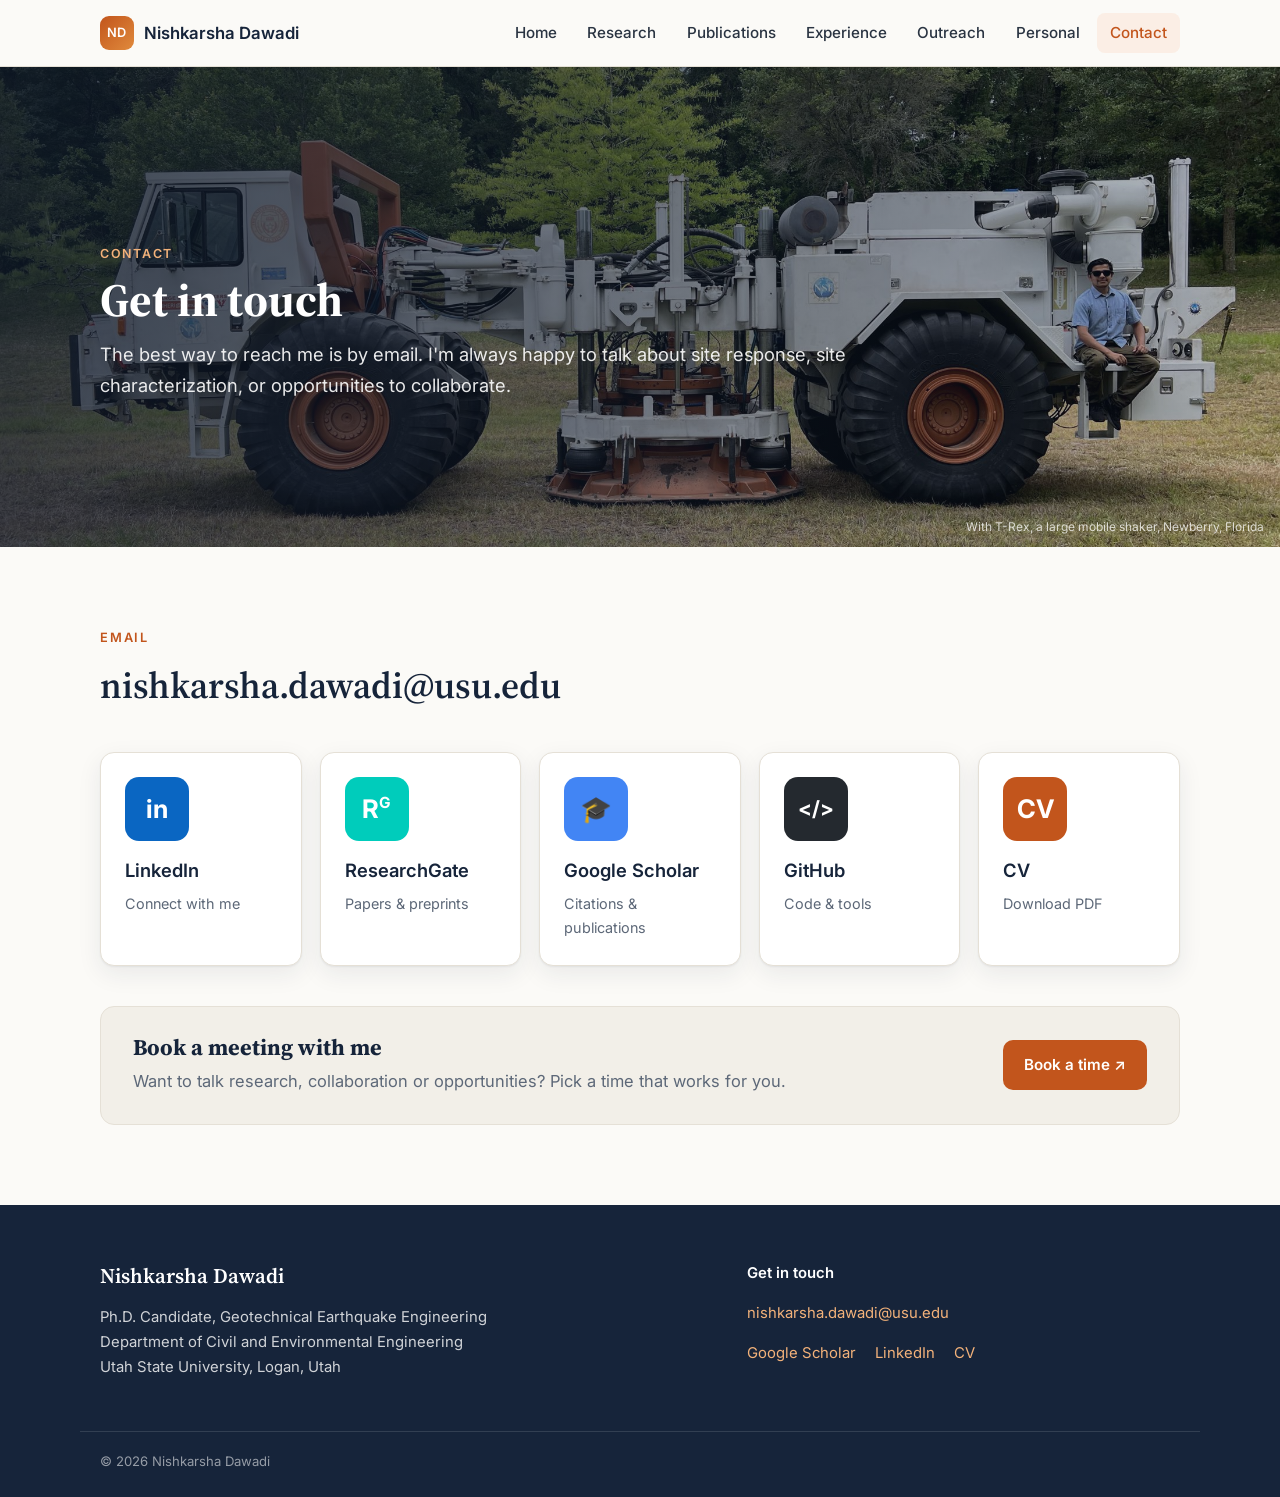
==== contact.html @ c805257f "Signature: 'Nish' in handwritten cursive Co-Authored-By: Claude Opus 5.5 (1M context) <noreply@anthr" ====
<!doctype html>
<html lang="en">
<head>
<meta charset="utf-8">
<meta name="viewport" content="width=device-width, initial-scale=1">
<title>Contact · Nishkarsha Dawadi</title>
<meta name="description" content="Contact Nishkarsha Dawadi: email, LinkedIn, Google Scholar, GitHub and CV.">
<link rel="preconnect" href="https://fonts.googleapis.com">
<link rel="preconnect" href="https://fonts.gstatic.com" crossorigin>
<link href="https://fonts.googleapis.com/css2?family=Inter:wght@400;500;600&family=La+Belle+Aurore&family=Source+Serif+4:opsz,wght@8..60,500;8..60,600;8..60,700&display=swap" rel="stylesheet">
<link rel="stylesheet" href="style.css">
</head>
<body>
<header class="site-header">
  <div class="wrap header-inner">
    <a class="brand" href="index.html"><span class="mark">ND</span>Nishkarsha Dawadi</a>
    <input type="checkbox" id="menu-toggle" aria-label="Menu">
    <label for="menu-toggle" class="menu-btn" aria-hidden="true"><span></span></label>
    <nav><a href="index.html">Home</a><a href="research.html">Research</a><a href="publications.html">Publications</a><a href="experience.html">Experience</a><a href="outreach.html">Outreach</a><a href="personal.html">Personal</a><a href="contact.html" class="active">Contact</a></nav>
  </div>
</header>

<section class="page-head photo tall" style="background-image:url('images/hero-trex.jpg');background-position:center 45%">
  <div class="wrap"><p class="eyebrow">Contact</p><h1>Get in touch</h1>
  <p class="hero-sub dark">The best way to reach me is by email. I'm always happy to talk about site response, site characterization, or opportunities to collaborate.</p></div>
  <p class="photo-credit">With T-Rex, a large mobile shaker, Newberry, Florida</p>
</section>
<section class="section">
  <div class="wrap">
    <a class="email-big" href="mailto:nishkarsha.dawadi@usu.edu"><span>Email</span>nishkarsha.dawadi@usu.edu</a>
    <div class="ctiles"><a class="ctile" href="https://www.linkedin.com/in/ndawadi/"><span class="cbadge b-li" aria-hidden="true">in</span><span class="clabel">LinkedIn</span><span class="csub">Connect with me</span></a><a class="ctile" href="https://www.researchgate.net/profile/Nishkarsha-Dawadi"><span class="cbadge b-rg" aria-hidden="true"><span>R<sup>G</sup></span></span><span class="clabel">ResearchGate</span><span class="csub">Papers &amp; preprints</span></a><a class="ctile" href="https://scholar.google.com/citations?user=vI1wl_IAAAAJ&amp;hl=en"><span class="cbadge b-gs" aria-hidden="true">🎓</span><span class="clabel">Google Scholar</span><span class="csub">Citations &amp; publications</span></a><a class="ctile" href="https://github.com/dnishkarsha"><span class="cbadge b-gh" aria-hidden="true">&lt;/&gt;</span><span class="clabel">GitHub</span><span class="csub">Code &amp; tools</span></a><a class="ctile" href="Nishkarsha_Dawadi_CV.pdf"><span class="cbadge b-cv" aria-hidden="true">CV</span><span class="clabel">CV</span><span class="csub">Download PDF</span></a></div>
    <div class="book">
      <div><h2>Book a meeting with me</h2><p>Want to talk research, collaboration or opportunities? Pick a time that works for you.</p></div>
      <a class="btn btn-primary" href="https://calendar.app.google/JYR8mPtgxVqR2pWV6" target="_blank" rel="noopener">Book a time ↗</a>
    </div>
  </div>
</section>

<footer class="site-footer">
  <div class="wrap footer-grid">
    <div>
      <p class="footer-name">Nishkarsha Dawadi</p>
      <p>Ph.D. Candidate, Geotechnical Earthquake Engineering<br>Department of Civil and Environmental Engineering<br>Utah State University, Logan, Utah</p>
    </div>
    <div>
      <p class="footer-head">Get in touch</p>
      <p><a href="mailto:nishkarsha.dawadi@usu.edu">nishkarsha.dawadi@usu.edu</a></p>
      <p class="footer-links"><a href="https://scholar.google.com/citations?user=vI1wl_IAAAAJ&amp;hl=en">Google Scholar</a><a href="https://www.linkedin.com/in/ndawadi/">LinkedIn</a><a href="Nishkarsha_Dawadi_CV.pdf">CV</a></p>
    </div>
  </div>
  <div class="wrap copyright">© 2026 Nishkarsha Dawadi</div>
</footer>
</body>
</html>
---- style.css ----
:root{
  --bg:#fbfaf7; --surface:#ffffff; --tint:#f2efe8;
  --ink:#16243a; --text:#2a3442; --muted:#5d6878; --line:#e5e0d6;
  --accent:#c2551c; --accent-dark:#9a3f10; --navy:#16243a; --teal:#1f6f78;
  --radius:14px; --shadow:0 1px 2px rgba(22,36,58,.06),0 8px 24px rgba(22,36,58,.08);
  --serif:"Source Serif 4",Georgia,serif; --sans:Inter,system-ui,-apple-system,"Segoe UI",sans-serif;
}
*{box-sizing:border-box}
html{scroll-behavior:smooth}
body{margin:0;background:var(--bg);color:var(--text);font:16.5px/1.7 var(--sans);-webkit-font-smoothing:antialiased}
img{max-width:100%;display:block}
a{color:var(--accent);text-decoration:none}a:hover{color:var(--accent-dark);text-decoration:underline}
h1,h2,h3{font-family:var(--serif);color:var(--ink);line-height:1.2;margin:0 0 .6rem}
.wrap{max-width:1120px;margin:0 auto;padding:0 20px}
.narrow{max-width:860px}

/* header */
.site-header{position:sticky;top:0;z-index:20;background:rgba(251,250,247,.92);backdrop-filter:blur(8px);border-bottom:1px solid var(--line)}
.header-inner{display:flex;align-items:center;justify-content:space-between;height:66px}
.brand{display:flex;align-items:center;gap:.6rem;font-weight:600;color:var(--ink);font-size:1.05rem}
.brand:hover{text-decoration:none;color:var(--ink)}
.mark{display:grid;place-items:center;width:34px;height:34px;border-radius:9px;background:linear-gradient(135deg,var(--accent),#e08a3c);color:#fff;font-size:.8rem;letter-spacing:.03em}
.site-header nav{display:flex;gap:.3rem}
.site-header nav a{color:var(--text);font-weight:500;font-size:.95rem;padding:.45rem .8rem;border-radius:8px}
.site-header nav a:hover{background:var(--tint);text-decoration:none;color:var(--ink)}
.site-header nav a.active{color:var(--accent);background:#fbeee5}
#menu-toggle,.menu-btn{display:none}

/* hero */
.hero{position:relative;min-height:560px;display:flex;align-items:flex-end;background-size:cover;background-position:center 60%;color:#fff}
.hero-shade{position:absolute;inset:0;background:linear-gradient(180deg,rgba(14,24,40,.15) 0%,rgba(14,24,40,.55) 55%,rgba(14,24,40,.88) 100%)}
.hero-inner{position:relative;padding-top:120px;padding-bottom:70px;width:100%}
.hero h1{color:#fff;font-size:clamp(2.4rem,6vw,4rem);margin-bottom:.8rem}
.eyebrow{text-transform:uppercase;letter-spacing:.14em;font-size:.78rem;font-weight:600;color:#f3b27a;margin:0 0 .6rem}
.hero-sub{max-width:640px;font-size:1.15rem;color:rgba(255,255,255,.9);margin:0 0 1.8rem}
.hero-sub.dark{color:var(--muted);margin-bottom:0}
.hero-actions{display:flex;flex-wrap:wrap;gap:.8rem}
.hero-credit{position:absolute;right:20px;bottom:12px;margin:0;font-size:.75rem;color:rgba(255,255,255,.7)}
.btn{display:inline-block;padding:.75rem 1.3rem;border-radius:10px;font-weight:600;font-size:.95rem}
.btn:hover{text-decoration:none}
.btn-primary{background:var(--accent);color:#fff}.btn-primary:hover{background:var(--accent-dark);color:#fff}
.btn-ghost{border:1.5px solid rgba(255,255,255,.7);color:#fff}.btn-ghost:hover{background:rgba(255,255,255,.12);color:#fff}

/* sections */
.section{padding:80px 0}
.tinted{background:var(--tint)}
.section-title{font-size:2rem;position:relative;padding-bottom:.6rem;margin-bottom:1.4rem}
.section-title::after{content:"";position:absolute;left:0;bottom:0;width:48px;height:3px;border-radius:3px;background:var(--accent)}
.section-head{display:flex;justify-content:space-between;align-items:baseline;gap:1rem;flex-wrap:wrap}
.more{font-weight:600;font-size:.95rem}
.lead{font-size:1.15rem;color:var(--ink)}
.note{color:var(--muted);font-size:.9rem}

.intro{display:grid;grid-template-columns:280px 1fr;gap:56px;align-items:start}
.portrait img,.portrait-ph{width:100%;aspect-ratio:4/5;border-radius:var(--radius);object-fit:cover;box-shadow:var(--shadow)}
.portrait-ph{display:grid;place-items:center;background:linear-gradient(150deg,var(--navy),var(--teal));color:rgba(255,255,255,.85);font:600 4rem var(--serif)}
.chips{display:flex;flex-wrap:wrap;gap:.5rem;margin-top:1.4rem}
.chips span{background:#fbeee5;color:var(--accent-dark);font-size:.85rem;font-weight:500;padding:.35rem .8rem;border-radius:999px}

.card-grid{display:grid;grid-template-columns:repeat(3,1fr);gap:24px}
.card{background:var(--surface);border-radius:var(--radius);overflow:hidden;box-shadow:var(--shadow);color:var(--text);transition:transform .2s,box-shadow .2s}
.card:hover{transform:translateY(-4px);box-shadow:0 2px 4px rgba(22,36,58,.08),0 16px 36px rgba(22,36,58,.14);text-decoration:none;color:var(--text)}
.card img{width:100%;aspect-ratio:16/10;object-fit:cover;background:#fff}
.card img.fig,.hl img.fig{object-fit:contain;padding:6px}
.card-body{padding:1.1rem 1.3rem 1.4rem}
.card h3{font-size:1.2rem;margin-bottom:.3rem}
.card p{margin:0;color:var(--muted);font-size:.95rem}

.highlights{display:grid;grid-template-columns:1fr 1fr;gap:28px}
.hl{display:grid;grid-template-columns:180px 1fr;gap:20px;background:var(--surface);border:1px solid var(--line);border-radius:var(--radius);padding:18px}
.hl img{width:100%;height:150px;object-fit:cover;border-radius:10px;background:#fff;border:1px solid var(--line)}
.hl h3{font-size:1.15rem;margin:.3rem 0 .4rem}
.hl p{margin:0 0 .7rem;font-size:.93rem;color:var(--muted)}
.tag{font-size:.75rem;font-weight:600;text-transform:uppercase;letter-spacing:.08em;color:var(--teal)}
.pill{display:inline-block;font-size:.82rem;font-weight:600;padding:.28rem .75rem;border-radius:999px;background:#fbeee5;color:var(--accent-dark);margin:0 .3rem .3rem 0}
.pill:hover{background:var(--accent);color:#fff;text-decoration:none}

/* page heads */
.page-head{background:linear-gradient(135deg,#fbeee5 0%,var(--tint) 60%);padding:72px 0 56px;border-bottom:1px solid var(--line)}
.page-head .eyebrow{color:var(--accent)}
.page-head h1{font-size:clamp(2rem,4.5vw,2.9rem);max-width:820px}
.page-head .hero-sub{max-width:760px}

/* research */
.themes{display:flex;flex-direction:column;gap:72px}
.theme{display:grid;grid-template-columns:1.1fr 1fr;gap:48px;align-items:center;scroll-margin-top:90px}
.theme.flip figure{order:2}
.theme figure{margin:0;background:var(--surface);border-radius:var(--radius);box-shadow:var(--shadow);overflow:hidden}
.theme figure img{width:100%;max-height:420px;object-fit:contain;background:#fff}
.theme figcaption,.gallery figcaption{font-size:.85rem;color:var(--muted);padding:.7rem 1rem;border-top:1px solid var(--line)}
.theme h2{font-size:1.75rem}
.gallery{display:grid;grid-template-columns:repeat(3,1fr);gap:18px}
.gallery figure{margin:0;background:var(--surface);border-radius:12px;overflow:hidden;box-shadow:var(--shadow)}
.gallery img{width:100%;aspect-ratio:4/3;object-fit:cover}

/* publications */
.group{font-size:1.4rem;margin:2.6rem 0 1rem;padding-bottom:.4rem;border-bottom:2px solid var(--line)}
.group:first-child{margin-top:0}
.pubs{list-style:none;padding:0;margin:0;display:flex;flex-direction:column;gap:14px}
.pub{background:var(--surface);border:1px solid var(--line);border-left:4px solid var(--accent);border-radius:10px;padding:16px 20px}
.pub.with-img{display:grid;grid-template-columns:150px 1fr;gap:20px}
.pub img{width:100%;height:110px;object-fit:cover;border-radius:8px;border:1px solid var(--line)}
.pub p{margin:0 0 .25rem}
.pub-title{font-family:var(--serif);font-weight:600;color:var(--ink);font-size:1.08rem;line-height:1.35}
.pub-auth{font-size:.93rem}
.pub-venue{font-size:.9rem;color:var(--muted);font-style:italic}

/* experience */
.two-col{display:grid;grid-template-columns:1fr 1fr;gap:56px}
.timeline{list-style:none;padding:0;margin:0;border-left:2px solid var(--line)}
.timeline li{position:relative;padding:0 0 1.4rem 1.4rem}
.timeline li::before{content:"";position:absolute;left:-7px;top:.45rem;width:12px;height:12px;border-radius:50%;background:var(--accent);box-shadow:0 0 0 4px var(--bg)}
.timeline .when{font-size:.8rem;font-weight:600;color:var(--teal);text-transform:uppercase;letter-spacing:.06em}
.timeline h3{font-size:1.08rem;margin:.15rem 0 .1rem}
.timeline p{margin:0;font-size:.93rem}
.timeline .where{color:var(--muted)}
.plain{padding-left:1.2rem;margin:0}.plain li{margin:.4rem 0}

/* footer */
.site-footer{background:var(--navy);color:rgba(255,255,255,.8);padding:56px 0 24px;font-size:.93rem}
.site-footer a{color:#f3b27a}
.footer-grid{display:grid;grid-template-columns:1.4fr 1fr;gap:40px}
.footer-name{font:600 1.3rem var(--serif);color:#fff;margin:0 0 .5rem}
.footer-head{font-weight:600;color:#fff;margin:0 0 .5rem}
.footer-links{display:flex;gap:1.2rem;flex-wrap:wrap}
.copyright{margin-top:36px;padding-top:18px;border-top:1px solid rgba(255,255,255,.12);font-size:.82rem;color:rgba(255,255,255,.55)}

/* responsive */
@media (max-width:900px){
  .card-grid{grid-template-columns:1fr 1fr}
  .highlights,.two-col{grid-template-columns:1fr}
  .theme,.theme.flip{grid-template-columns:1fr;gap:24px}
  .theme.flip figure{order:0}
  .gallery{grid-template-columns:1fr 1fr}
  .intro{grid-template-columns:200px 1fr;gap:32px}
}
@media (max-width:680px){
  .menu-btn{display:block;width:40px;height:40px;position:relative;cursor:pointer}
  .menu-btn span,.menu-btn span::before,.menu-btn span::after{position:absolute;left:9px;width:22px;height:2px;background:var(--ink);content:""}
  .menu-btn span{top:19px}.menu-btn span::before{top:-7px;left:0}.menu-btn span::after{top:7px;left:0}
  .site-header nav{display:none;position:absolute;top:66px;left:0;right:0;flex-direction:column;background:var(--bg);border-bottom:1px solid var(--line);padding:.5rem 20px 1rem}
  #menu-toggle:checked ~ nav{display:flex}
  .section{padding:56px 0}
  .hero{min-height:480px}
  .hero-credit{display:none}
  .intro{grid-template-columns:1fr}
  .portrait{max-width:220px}
  .card-grid{grid-template-columns:1fr}
  .hl{grid-template-columns:1fr}
  .hl img{height:180px}
  .pub.with-img{grid-template-columns:1fr}
  .pub img{height:150px}
  .footer-grid{grid-template-columns:1fr}
}
.hero{background-position:center 58%}
.hero-sub{max-width:540px}
.side-photo{margin:0 0 1.2rem;background:var(--surface);border-radius:12px;overflow:hidden;box-shadow:var(--shadow)}
.side-photo img{width:100%;aspect-ratio:16/9;object-fit:cover}
.side-photo figcaption{font-size:.85rem;color:var(--muted);padding:.6rem 1rem;border-top:1px solid var(--line)}
.portrait img{object-position:center top}
@media (min-width:901px){.hero{background-position:center 60%}}
.life-text{max-width:680px;color:var(--muted);margin:-.4rem 0 1.6rem}
.life-grid{display:grid;grid-template-columns:repeat(4,1fr);gap:18px}
.life-grid figure{margin:0;position:relative;border-radius:var(--radius);overflow:hidden;box-shadow:var(--shadow)}
.life-grid img{width:100%;aspect-ratio:4/5;object-fit:cover;transition:transform .4s}
.life-grid figure:hover img{transform:scale(1.04)}
.life-grid figcaption{position:absolute;left:0;right:0;bottom:0;padding:1.6rem .9rem .7rem;color:#fff;font-size:.85rem;font-weight:500;background:linear-gradient(transparent,rgba(14,24,40,.75))}
@media (max-width:900px){.life-grid{grid-template-columns:1fr 1fr}}
.life-more{display:flex;align-items:flex-end;height:100%;min-height:200px;padding:1.2rem;background:linear-gradient(150deg,var(--navy),var(--teal));color:#fff;font:600 1.1rem var(--serif);aspect-ratio:4/5}
.life-more:hover{text-decoration:none;color:#fff;filter:brightness(1.1)}
.interests{display:grid;grid-template-columns:1fr 1fr;gap:28px;margin-bottom:64px}
.interest{background:var(--surface);border:1px solid var(--line);border-radius:var(--radius);padding:28px 30px;box-shadow:var(--shadow)}
.interest .icon{font-size:2rem;display:block;margin-bottom:.6rem}
.interest h2{font-size:1.5rem}
.interest p{margin:0}
.masonry{columns:3 280px;column-gap:18px}
.masonry figure{break-inside:avoid;margin:0 0 18px;position:relative;border-radius:12px;overflow:hidden;box-shadow:var(--shadow)}
.masonry img{width:100%}
.masonry figcaption{position:absolute;left:0;right:0;bottom:0;padding:1.6rem .9rem .7rem;color:#fff;font-size:.85rem;font-weight:500;background:linear-gradient(transparent,rgba(14,24,40,.75))}
@media (max-width:680px){.interests{grid-template-columns:1fr}}
/* Photo page heads (backgrounds photographed by Nish) */
.page-head.photo{position:relative;background-size:cover;background-position:center;border-bottom:0;padding:110px 0 80px;color:#fff}
.page-head.photo::before{content:"";position:absolute;inset:0;background:linear-gradient(100deg,rgba(14,24,40,.82) 0%,rgba(14,24,40,.55) 55%,rgba(14,24,40,.25) 100%)}
.page-head.photo .wrap{position:relative}
.page-head.photo h1{color:#fff}
.page-head.photo .eyebrow{color:#f3b27a}
.page-head.photo .hero-sub.dark{color:rgba(255,255,255,.9)}
.page-head.photo a{color:#fff;text-decoration:underline}
.page-head .photo-credit{position:absolute;right:16px;bottom:10px;margin:0;font-size:.75rem;color:rgba(255,255,255,.75)}
/* Outreach page */
.stats{display:grid;grid-template-columns:repeat(4,1fr);gap:18px;margin:0 0 8px}
.stat{background:var(--surface);border:1px solid var(--line);border-radius:12px;padding:1.1rem 1.2rem;box-shadow:var(--shadow)}
.stat b{display:block;font-family:"Source Serif 4",serif;font-size:1.9rem;color:var(--accent);line-height:1.1}
.stat span{font-size:.9rem;color:var(--muted)}
.event{display:grid;grid-template-columns:1.1fr 1fr;gap:36px;align-items:center;padding:40px 0;border-top:1px solid var(--line)}
.event:first-of-type{border-top:0}
.event.flip > .event-photos{order:2}
.event-photos{display:grid;gap:12px}
.event-photos.two{grid-template-columns:1fr 1fr}
.event-photos figure{margin:0;border-radius:12px;overflow:hidden;box-shadow:var(--shadow);background:var(--surface)}
.event-photos img{width:100%;aspect-ratio:4/3;object-fit:cover}
.event-photos.two img{aspect-ratio:4/3}
.event-photos.tall img{aspect-ratio:3/4}
.stat b.small{font-size:1.35rem}
.event-photos figcaption{font-size:.82rem;color:var(--muted);padding:.5rem .9rem}
.event .tag{margin-bottom:.4rem}
.event h2{font-size:1.5rem;margin:.2rem 0 .7rem}
.event ul{padding-left:1.1rem;margin:.6rem 0 0}
.event li{margin:.3rem 0}
@media (max-width:900px){.stats{grid-template-columns:1fr 1fr}.event{grid-template-columns:1fr;gap:20px}.event.flip > .event-photos{order:0}}
@media (max-width:680px){.page-head.photo::before{background:rgba(14,24,40,.78)}.page-head.photo{padding:80px 0 60px}}
.gallery.g2{grid-template-columns:1fr 1fr}
@media (max-width:680px){.gallery.g2{grid-template-columns:1fr}}
/* Contact page */
.email-big{display:block;font-family:"Source Serif 4",serif;font-size:clamp(1.4rem,4vw,2.3rem);font-weight:600;color:var(--navy);margin:0 0 36px;word-break:break-word}
.email-big span{display:block;font-family:Inter,sans-serif;font-size:.8rem;font-weight:600;letter-spacing:.14em;text-transform:uppercase;color:var(--accent);margin-bottom:.3rem}
.email-big:hover{color:var(--accent);text-decoration:none}
.ctiles{display:grid;grid-template-columns:repeat(auto-fit,minmax(190px,1fr));gap:18px}
.ctile{display:flex;flex-direction:column;align-items:flex-start;gap:.3rem;padding:1.5rem;background:var(--surface);border:1px solid var(--line);border-radius:14px;box-shadow:var(--shadow);color:var(--ink);transition:transform .2s,box-shadow .2s}
.ctile:hover{transform:translateY(-3px);text-decoration:none;color:var(--ink)}
.cbadge{width:64px;height:64px;border-radius:14px;display:grid;place-items:center;color:#fff;font-weight:700;font-size:1.6rem;margin-bottom:.6rem;font-family:Inter,sans-serif}
.cbadge sup{font-size:.6em}
.b-li{background:#0a66c2}.b-rg{background:#00ccbb}.b-gs{background:#4285f4}.b-gh{background:#24292f;font-size:1.3rem}.b-cv{background:var(--accent)}
.clabel{font-size:1.15rem;font-weight:600}
.csub{font-size:.9rem;color:var(--muted)}
.book{margin-top:40px;display:flex;align-items:center;justify-content:space-between;gap:24px;flex-wrap:wrap;padding:1.8rem 2rem;border-radius:14px;background:var(--tint);border:1px solid var(--line)}
.book h2{margin:0 0 .3rem;font-size:1.4rem}.book p{margin:0;color:var(--muted)}
.page-head.photo.tall{min-height:480px;display:flex;align-items:center}
.page-head.photo.tall .wrap{width:100%}
.hero{min-height:0}.hero-inner{padding-top:64px;padding-bottom:64px}
.hero-shade{background:linear-gradient(100deg,rgba(14,24,40,.78) 0%,rgba(14,24,40,.5) 55%,rgba(14,24,40,.3) 100%)}
.thanks{margin:1.6rem 0 0}.signature{font-family:"La Belle Aurore",cursive;font-size:2.8rem;line-height:1.2;color:var(--navy);margin:.4rem 0 0}
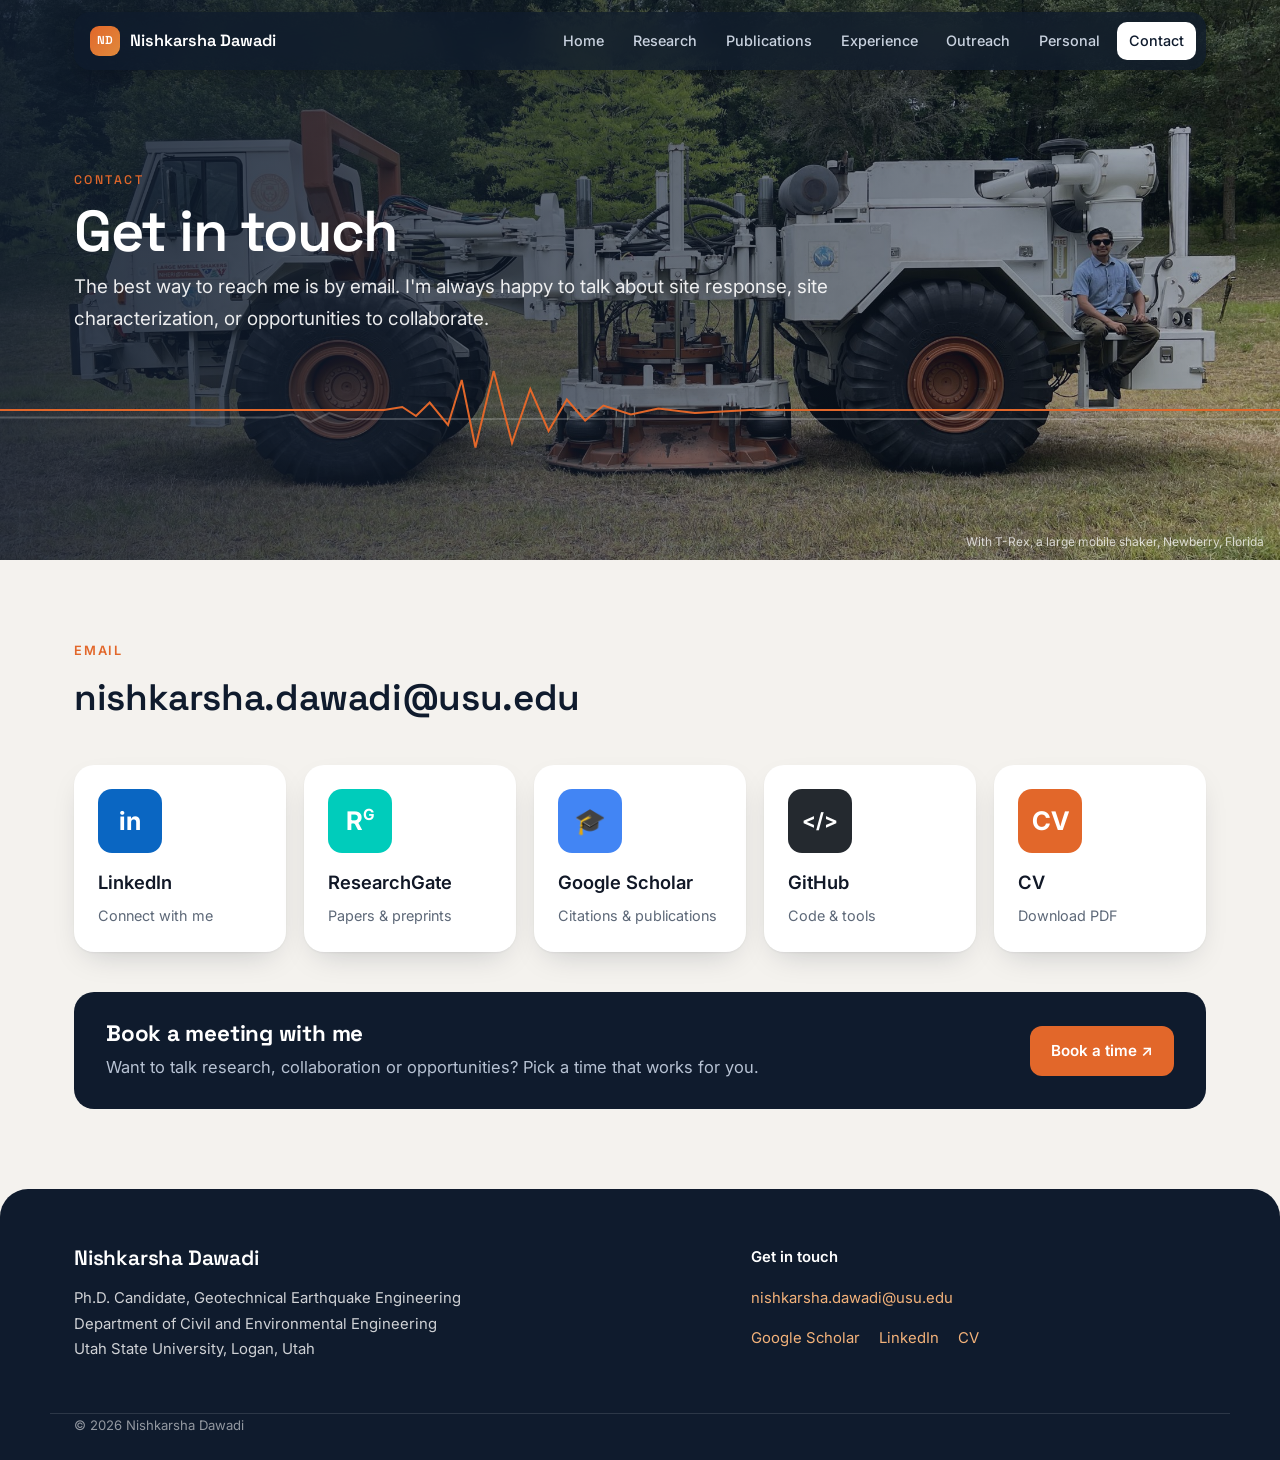
==== commit 1f544a8a: "Redesign: bento layout, dark seismogram hero, glass nav; remove Halloween photo Co-Authored-By: Clau" ====
--- a/contact.html
+++ b/contact.html
@@ -7,7 +7,7 @@
 <meta name="description" content="Contact Nishkarsha Dawadi: email, LinkedIn, Google Scholar, GitHub and CV.">
 <link rel="preconnect" href="https://fonts.googleapis.com">
 <link rel="preconnect" href="https://fonts.gstatic.com" crossorigin>
-<link href="https://fonts.googleapis.com/css2?family=Inter:wght@400;500;600&family=La+Belle+Aurore&family=Source+Serif+4:opsz,wght@8..60,500;8..60,600;8..60,700&display=swap" rel="stylesheet">
+<link href="https://fonts.googleapis.com/css2?family=Inter:wght@400;500;600&family=Allura&family=Space+Grotesk:wght@500;600;700&family=Source+Serif+4:opsz,wght@8..60,500;8..60,600;8..60,700&display=swap" rel="stylesheet">
 <link rel="stylesheet" href="style.css">
 </head>
 <body>
@@ -24,6 +24,7 @@
   <div class="wrap"><p class="eyebrow">Contact</p><h1>Get in touch</h1>
   <p class="hero-sub dark">The best way to reach me is by email. I'm always happy to talk about site response, site characterization, or opportunities to collaborate.</p></div>
   <p class="photo-credit">With T-Rex, a large mobile shaker, Newberry, Florida</p>
+  <svg class="quake" viewBox="0 0 1400 120" preserveAspectRatio="none" aria-hidden="true"><path class="q2" d="M0 70 L300 70 L320 66 L340 76 L360 64 L380 72 L1400 72"/><path class="q1" d="M0 60 L420 60 L440 56 L455 68 L470 50 L490 80 L505 20 L520 110 L540 8 L560 104 L580 32 L600 88 L620 46 L640 74 L660 54 L690 66 L720 58 L760 64 L820 60 L1400 60"/></svg>
 </section>
 <section class="section">
   <div class="wrap">
--- a/style.css
+++ b/style.css
@@ -229,4 +229,119 @@
 .page-head.photo.tall .wrap{width:100%}
 .hero{min-height:0}.hero-inner{padding-top:64px;padding-bottom:64px}
 .hero-shade{background:linear-gradient(100deg,rgba(14,24,40,.78) 0%,rgba(14,24,40,.5) 55%,rgba(14,24,40,.3) 100%)}
-.thanks{margin:1.6rem 0 0}.signature{font-family:"La Belle Aurore",cursive;font-size:2.8rem;line-height:1.2;color:var(--navy);margin:.4rem 0 0}
+.thanks{margin:1.6rem 0 0}.signature{font-family:"Allura",cursive;font-size:3.6rem;line-height:1.1;color:var(--navy);margin:.4rem 0 0}
+
+/* ================= v2: "bento" redesign ================= */
+:root{--navy:#0f1b2d;--ink:#111827;--bg:#f4f2ee;--accent:#e2672a;--accent-dark:#b94d17;--display:"Space Grotesk",Inter,sans-serif;--radius:20px;
+  --shadow:0 1px 2px rgba(15,27,45,.05),0 12px 32px -14px rgba(15,27,45,.25)}
+body{background:var(--bg)}
+h1,h2,h3,.pub-title,.footer-name,.stat b,.email-big{font-family:var(--display);letter-spacing:-.01em}
+.wrap{max-width:1180px;padding:0 24px}
+/* floating glass nav */
+.site-header{position:sticky;top:12px;z-index:30;max-width:1132px;margin:12px auto 0;border:0;border-radius:16px;background:rgba(15,27,45,.72);backdrop-filter:blur(14px);-webkit-backdrop-filter:blur(14px);box-shadow:0 8px 30px -10px rgba(0,0,0,.35)}
+.header-inner{height:58px;padding:0 10px 0 16px;max-width:none}
+.brand,.brand:hover{color:#fff;font-family:var(--display);font-size:1.02rem}
+.mark{border-radius:9px;width:30px;height:30px;font-size:.72rem}
+.site-header nav a{color:#c9d2df;font-size:.9rem;padding:.42rem .75rem;border-radius:10px}
+.site-header nav a:hover{background:rgba(255,255,255,.1);color:#fff}
+.site-header nav a.active{background:#fff;color:var(--navy)}
+.hero,.page-head{margin-top:-70px}
+/* home hero */
+.hero{background:var(--navy);min-height:0;display:block;overflow:hidden}
+.hero-inner{padding-top:150px;padding-bottom:0}
+.hero h1{font-size:clamp(2.6rem,7vw,5.4rem);line-height:1;letter-spacing:-.03em;font-weight:600}
+.eyebrow{font-family:var(--display);letter-spacing:.2em;color:var(--accent)!important;font-weight:500}
+.hero-sub{color:#b7c2d3;font-size:1.18rem;max-width:640px}
+.btn{border-radius:12px}
+.btn-primary{background:var(--accent)}
+.btn-ghost{border:1px solid rgba(255,255,255,.28)}
+.quake{display:block;width:100%;height:120px;margin:34px 0 70px;position:relative}
+.quake path{fill:none;stroke-width:2;vector-effect:non-scaling-stroke;stroke-dasharray:3000;stroke-dashoffset:3000;animation:quake 3.2s ease-out forwards}
+.quake .q1{stroke:var(--accent)}.quake .q2{stroke:rgba(255,255,255,.2);animation-delay:.4s}
+@keyframes quake{to{stroke-dashoffset:0}}
+@media (prefers-reduced-motion:reduce){.quake path{animation:none;stroke-dashoffset:0}}
+/* bento */
+.bento{display:grid;grid-template-columns:repeat(4,1fr);grid-auto-rows:220px;gap:16px;margin:-56px 0 90px;position:relative}
+.t{background:#fff;border-radius:var(--radius);overflow:hidden;position:relative;padding:24px;box-shadow:var(--shadow);color:var(--text);transition:transform .25s,box-shadow .25s}
+a.t:hover{transform:translateY(-4px);text-decoration:none;color:var(--text);box-shadow:0 2px 4px rgba(15,27,45,.08),0 22px 40px -16px rgba(15,27,45,.35)}
+.t.w2{grid-column:span 2}.t.h2{grid-row:span 2}
+.t.img{padding:0}.t.img img{width:100%;height:100%;object-fit:cover;transition:transform .5s}
+a.t.img:hover img{transform:scale(1.05)}
+.t .cap{position:absolute;inset:auto 0 0 0;padding:2.2rem 16px 14px;color:#fff;font-size:.86rem;font-weight:500;background:linear-gradient(transparent,rgba(10,18,30,.7))}
+.lbl{font:600 .7rem Inter,sans-serif;letter-spacing:.16em;text-transform:uppercase;color:var(--muted);margin:0 0 12px}
+.about-tile{grid-row:span 3!important;overflow:auto}
+.about-grid{display:grid;grid-template-columns:150px 1fr;gap:22px}
+.ava{width:150px;height:190px;object-fit:cover;object-position:center top;border-radius:14px}
+.about-tile p{font-size:.95rem;margin:0 0 .7rem}.about-tile .lead{font-size:1.05rem;color:var(--ink)}
+.about-tile .thanks{margin-top:1rem}.about-tile .signature{font-size:3.2rem;color:var(--accent);margin:0}
+.stat-t{color:#fff}.stat-t b{display:block;font:600 3.8rem/1 var(--display);margin-bottom:10px}.stat-t span{font-size:.92rem;opacity:.85}
+.t.teal{background:#1f6f78}.t.orange{background:var(--accent)}.t.navy,.t.dark{background:var(--navy);color:#e6ebf2}
+.fig-t{display:flex;flex-direction:column}
+.fig-t img{flex:1;min-height:0;width:100%;object-fit:contain;background:#fafafa;border-radius:12px;margin-bottom:14px}
+.fig-t h3{font-size:1.3rem;margin:0 0 .3rem}.fig-t p{margin:0;color:var(--muted);font-size:.93rem}
+.fig-t.small h3{font-size:1.05rem;margin:0}
+.go{font-weight:600;color:var(--accent)}
+.papers-t .lbl{color:#93a3bb}
+.papers-t ul{list-style:none;padding:0;margin:0}
+.papers-t li{padding:12px 0;border-top:1px solid rgba(255,255,255,.1)}
+.papers-t li a{color:#fff;font-weight:500}.papers-t li a:hover{color:#f3b27a}
+.papers-t li em{display:block;color:#93a3bb;font-size:.82rem}
+.papers-t .go{display:inline-block;margin-top:10px;color:#f3b27a}
+.cta .mail{display:block;color:#fff;font:600 clamp(1.1rem,2.2vw,1.6rem) var(--display);margin:0 0 18px;word-break:break-word}
+.cta .lbl{color:#93a3bb}
+/* page heads */
+.page-head.photo{padding:170px 0 0;overflow:hidden}
+.page-head.photo::before{background:linear-gradient(100deg,rgba(15,27,45,.9) 0%,rgba(15,27,45,.6) 55%,rgba(15,27,45,.3) 100%)}
+.page-head h1{font-size:clamp(2.1rem,5vw,3.6rem);font-weight:600;letter-spacing:-.025em;line-height:1.05}
+.page-head .quake{margin:30px 0 26px;height:90px}
+.page-head .photo-credit{bottom:8px}
+.page-head.photo.tall{display:block;min-height:560px}
+/* cards everywhere get the bento feel */
+.theme figure,.gallery figure,.side-photo,.event-photos figure,.masonry figure,.interest,.stat,.ctile,.card,.hl,.pub{border-radius:var(--radius);box-shadow:var(--shadow);border:0}
+.pub{border-left:0;background:#fff;padding:20px 22px}
+.group{font-size:1.5rem;border-bottom:0;padding-bottom:0}
+.group::after{content:"";display:block;width:40px;height:3px;border-radius:3px;background:var(--accent);margin-top:.5rem}
+.tinted{background:#ebe7df}
+.section-title::after{background:var(--accent)}
+.stat{background:var(--navy);color:#fff}.stat b{color:var(--accent);font-size:2.2rem}.stat span{color:#b7c2d3}
+.stat:nth-child(2){background:#1f6f78}.stat:nth-child(2) b,.stat:nth-child(3) b{color:#fff}.stat:nth-child(2) span{color:#d5eef0}
+.stat:nth-child(3){background:var(--accent)}.stat:nth-child(3) span{color:#ffe7da}
+.pill{background:#fde9dd;color:var(--accent-dark)}
+.chips span{background:#fde9dd}
+.timeline li::before{background:var(--accent)}
+.book{background:var(--navy);border:0;border-radius:var(--radius);color:#fff}.book h2{color:#fff}.book p{color:#b7c2d3}
+/* footer */
+.site-footer{background:var(--navy);border-radius:28px 28px 0 0}
+/* responsive */
+@media (max-width:900px){
+  .bento{grid-template-columns:1fr 1fr;grid-auto-rows:200px}
+  .about-tile{grid-column:span 2!important;grid-row:auto!important}
+  .about-grid{grid-template-columns:110px 1fr}.ava{width:110px;height:140px}
+}
+@media (max-width:680px){
+  .site-header{margin:10px 10px 0;top:10px}
+  .menu-btn span,.menu-btn span::before,.menu-btn span::after{background:#fff}
+  .site-header nav{top:64px;background:rgba(15,27,45,.96);border-radius:16px;border:0;padding:.6rem}
+  .hero-inner{padding-top:120px}
+  .bento{grid-template-columns:1fr;grid-auto-rows:220px;margin-top:-40px}
+  .t.w2,.about-tile{grid-column:auto!important}.t.h2{grid-row:span 2}
+  .papers-t.h2{grid-row:span 3}
+  .about-grid{grid-template-columns:1fr}.ava{width:120px;height:150px}
+  .page-head.photo{padding-top:130px}
+  .page-head.photo.tall{min-height:0}
+}
+.about-tile{overflow:hidden}
+.t.w4{grid-column:1/-1}
+.cta{display:flex;flex-wrap:wrap;align-items:center;justify-content:space-between;gap:12px 24px}
+.cta .lbl{width:100%;margin:0}.cta .mail{margin:0}
+@media (max-width:680px){.cta{display:block}.cta .mail{margin-bottom:16px}.t.w4{grid-row:span 1}}
+.bento{grid-auto-rows:236px}
+.about-tile p{font-size:.92rem;margin-bottom:.6rem}.about-tile .lead{font-size:1.02rem}
+.about-tile .thanks{margin-top:.6rem}
+@media (max-width:900px){.bento{grid-auto-rows:200px}}
+@media (max-width:680px){
+  .bento{grid-auto-rows:auto}
+  .t{min-height:230px}.t.h2{min-height:0}.about-tile{min-height:0}
+  .fig-t img{flex:none;height:230px}.fig-t.small img{height:170px}
+  .t.img{height:260px}
+}
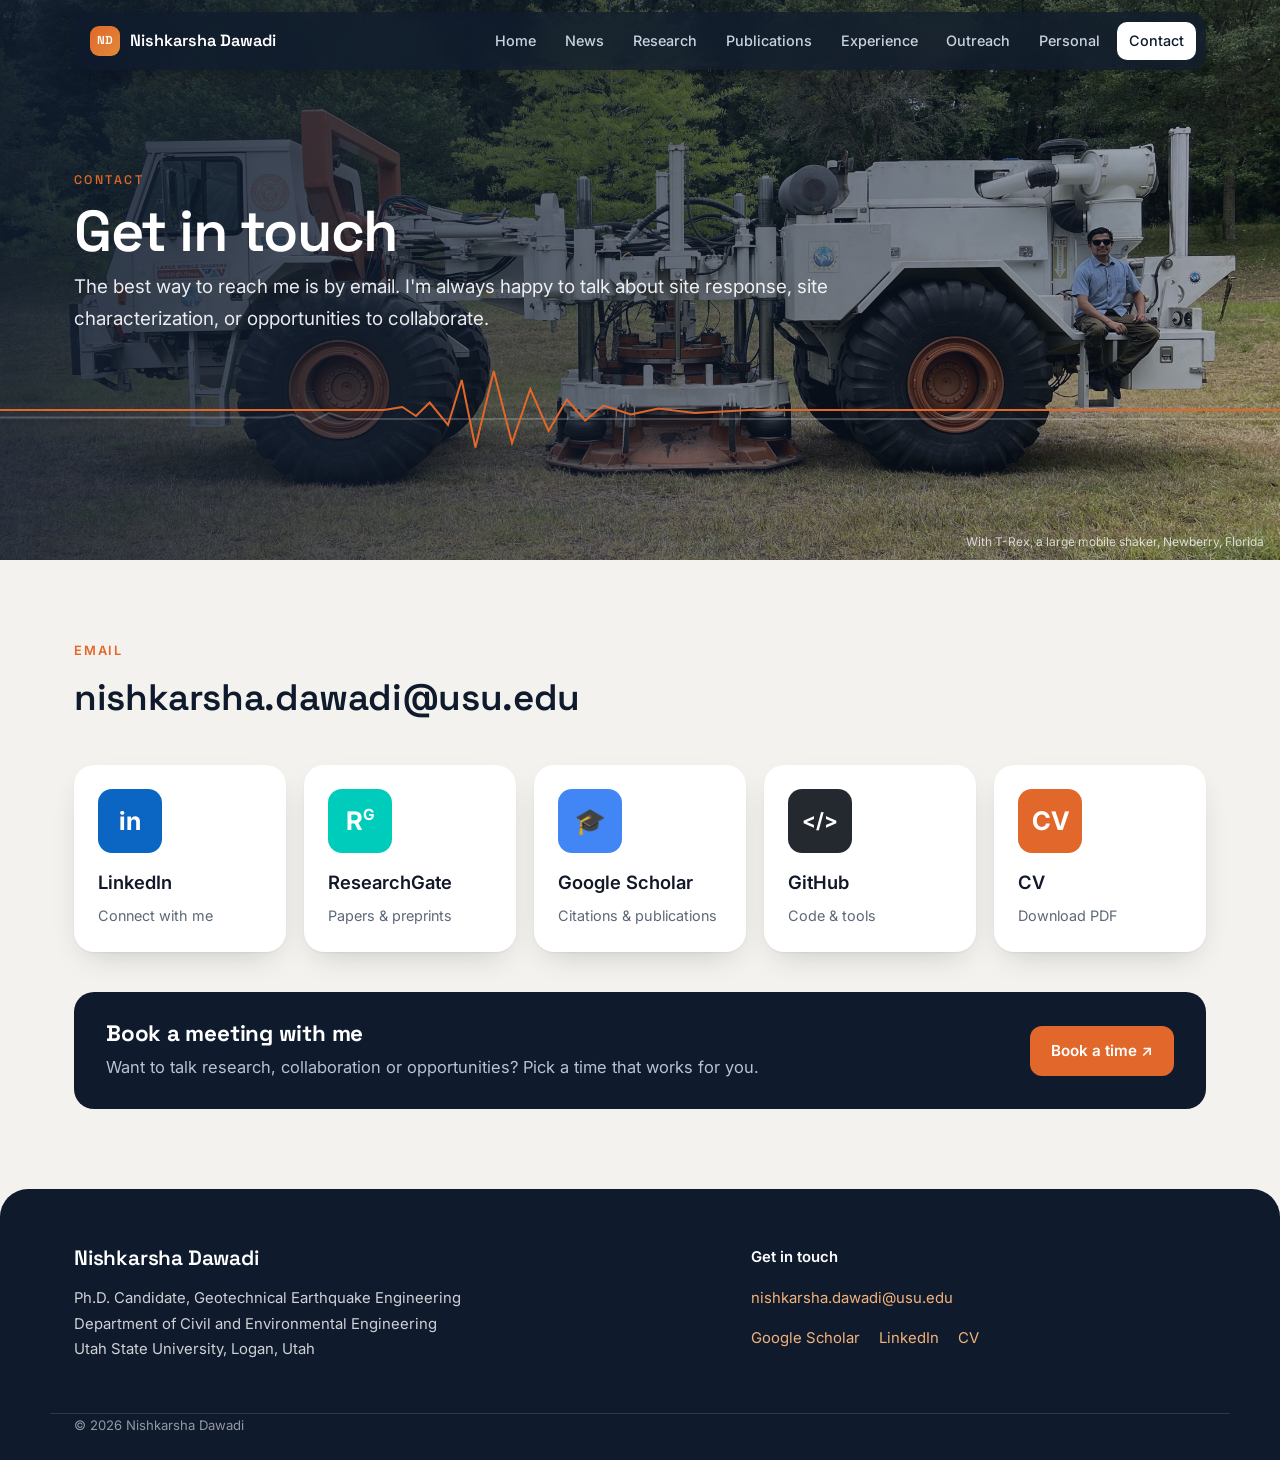
==== commit 9a1d607d: "Add News page with professional updates Co-Authored-By: Claude Opus 5.5 <noreply@anthropic.com> Clau" ====
--- a/contact.html
+++ b/contact.html
@@ -16,7 +16,7 @@
     <a class="brand" href="index.html"><span class="mark">ND</span>Nishkarsha Dawadi</a>
     <input type="checkbox" id="menu-toggle" aria-label="Menu">
     <label for="menu-toggle" class="menu-btn" aria-hidden="true"><span></span></label>
-    <nav><a href="index.html">Home</a><a href="research.html">Research</a><a href="publications.html">Publications</a><a href="experience.html">Experience</a><a href="outreach.html">Outreach</a><a href="personal.html">Personal</a><a href="contact.html" class="active">Contact</a></nav>
+    <nav><a href="index.html">Home</a><a href="news.html">News</a><a href="research.html">Research</a><a href="publications.html">Publications</a><a href="experience.html">Experience</a><a href="outreach.html">Outreach</a><a href="personal.html">Personal</a><a href="contact.html" class="active">Contact</a></nav>
   </div>
 </header>
 
--- a/style.css
+++ b/style.css
@@ -345,3 +345,66 @@
   .fig-t img{flex:none;height:230px}.fig-t.small img{height:170px}
   .t.img{height:260px}
 }
+/* News + defense video */
+.news-t{grid-row:span 1}
+.news{list-style:none;margin:0;padding:0}
+.news li{display:grid;grid-template-columns:150px 1fr auto;gap:24px;align-items:center;padding:14px 0;border-top:1px solid #ece8e1}
+.news .nd{font:600 1rem var(--display);color:var(--accent)}
+.news h3{font-size:1.4rem;margin:0 0 .25rem}.news p{margin:0;color:var(--muted);font-size:.95rem}
+.defense{background:var(--navy);color:#d7dee8}
+.defense h2{color:#fff}.defense .lbl{color:#f3b27a}
+.defense-grid{display:grid;grid-template-columns:1fr 1.4fr;gap:48px;align-items:center}
+.video{position:relative;aspect-ratio:16/9;border-radius:var(--radius);overflow:hidden;box-shadow:0 20px 50px -20px rgba(0,0,0,.6);background:#000}
+.video iframe{position:absolute;inset:0;width:100%;height:100%;border:0}
+@media (max-width:900px){.defense-grid{grid-template-columns:1fr;gap:28px}.news li{grid-template-columns:1fr;gap:8px}.news-t{grid-row:auto}}
+.news-t{margin:-56px 0 16px;position:relative;z-index:2;padding:20px 24px}
+.news-t .lbl{margin-bottom:4px}
+.news-t + .bento{margin-top:0}
+.news li:first-child{border-top:0}
+@media (max-width:680px){.news-t{margin-top:-40px}}
+.news li{grid-template-columns:130px 1fr 440px}
+.news-video{border-radius:14px;box-shadow:0 12px 30px -14px rgba(15,27,45,.45)}
+@media (max-width:1000px){.news li{grid-template-columns:1fr}}
+/* Dissertation chapters */
+.diss-head{max-width:980px;margin-bottom:28px}
+.diss-title{font-size:clamp(1.5rem,2.8vw,2.2rem);line-height:1.2;margin:.2rem 0 .6rem}
+.muted{color:var(--muted);font-size:.93rem}
+.toc{display:grid;grid-template-columns:repeat(6,1fr);gap:10px;margin:0 0 56px}
+.toc a{background:#fff;border-radius:14px;padding:14px 14px 12px;color:var(--ink);font-weight:500;font-size:.9rem;line-height:1.3;box-shadow:var(--shadow)}
+.toc a b{display:block;font:600 1.3rem var(--display);color:var(--accent);margin-bottom:4px}
+.toc a:hover{text-decoration:none;background:var(--navy);color:#fff}
+.chapter{display:grid;grid-template-columns:1.15fr .85fr;gap:44px;align-items:start;padding:52px 0;border-top:1px solid #e3ded4;scroll-margin-top:90px}
+.chapter h2{font-size:clamp(1.5rem,2.6vw,2rem);margin:.1rem 0 1rem}
+.chapter h3{font-size:1.2rem;margin:1.4rem 0 .5rem}
+.ch-text p{margin:0 0 1rem}
+.ch-figs{display:flex;flex-direction:column;gap:18px;position:sticky;top:90px}
+.ch-figs figure{margin:0;background:#fff;border-radius:var(--radius);overflow:hidden;box-shadow:var(--shadow)}
+.ch-figs img{width:100%;background:#fff;padding:10px}
+.ch-figs figcaption{font-size:.84rem;color:var(--muted);padding:.6rem 1rem .8rem;border-top:1px solid #eee}
+.kpis{display:grid;grid-template-columns:1fr 1fr;gap:14px;position:sticky;top:90px}
+.kpi{background:#fff;border-radius:18px;padding:20px;box-shadow:var(--shadow)}
+.kpi b{display:block;font:600 2.3rem/1 var(--display);color:var(--accent);margin-bottom:8px}
+.kpi span{font-size:.88rem;color:var(--muted)}
+.kpi.navy{background:var(--navy)}.kpi.teal{background:#1f6f78}.kpi.orange{background:var(--accent)}
+.kpi.navy b,.kpi.teal b,.kpi.orange b{color:#fff}.kpi.navy span,.kpi.teal span{color:#c9d6e2}.kpi.orange span{color:#ffe7da}
+.kpi.navy b{color:#f3b27a}
+.table-wrap{overflow-x:auto;margin:0 0 1rem}
+.ftable{width:100%;border-collapse:separate;border-spacing:0;background:#fff;border-radius:14px;overflow:hidden;box-shadow:var(--shadow);font-size:.93rem}
+.ftable th{background:var(--navy);color:#fff;text-align:left;font-weight:600;padding:10px 14px}
+.ftable td{padding:9px 14px;border-top:1px solid #eee}
+.ftable tr td:first-child{font-weight:600;color:var(--ink)}
+.facts{padding-left:1.1rem;margin:0 0 1rem}.facts li{margin:.45rem 0}
+.soon{display:inline-block;margin-left:8px;padding:2px 8px;border-radius:99px;background:#fde9dd;color:var(--accent-dark);letter-spacing:.04em}
+@media (max-width:900px){.chapter{grid-template-columns:1fr;gap:24px}.ch-figs,.kpis{position:static}.toc{grid-template-columns:repeat(3,1fr)}}
+@media (max-width:520px){.toc{grid-template-columns:1fr 1fr}.kpi b{font-size:1.8rem}}
+/* News page */
+.news-lbl{display:flex;justify-content:space-between;align-items:center}.news-lbl .go{letter-spacing:0;text-transform:none;font-size:.85rem}
+.ntl{list-style:none;margin:0 0 12px;padding:0;position:relative}
+.ntl::before{content:"";position:absolute;left:96px;top:6px;bottom:6px;width:2px;background:#e1dbd0}
+.ntl li{display:grid;grid-template-columns:84px 1fr;gap:30px;margin:0 0 16px;position:relative}
+.ntl li::before{content:"";position:absolute;left:91px;top:20px;width:12px;height:12px;border-radius:50%;background:var(--accent);box-shadow:0 0 0 4px var(--bg)}
+.n-date{font:600 .95rem var(--display);color:var(--accent);text-align:right;padding-top:14px}
+.n-card{background:#fff;border-radius:16px;padding:16px 20px;box-shadow:var(--shadow)}
+.n-card h3{font-size:1.15rem;margin:.2rem 0 .3rem}.n-card p{margin:0 0 .4rem;font-size:.94rem;color:#3a4350}
+.n-link{margin-top:.5rem!important}
+@media (max-width:600px){.ntl::before{left:6px}.ntl li{grid-template-columns:1fr;gap:6px;padding-left:26px}.ntl li::before{left:1px;top:6px}.n-date{text-align:left;padding:0}}
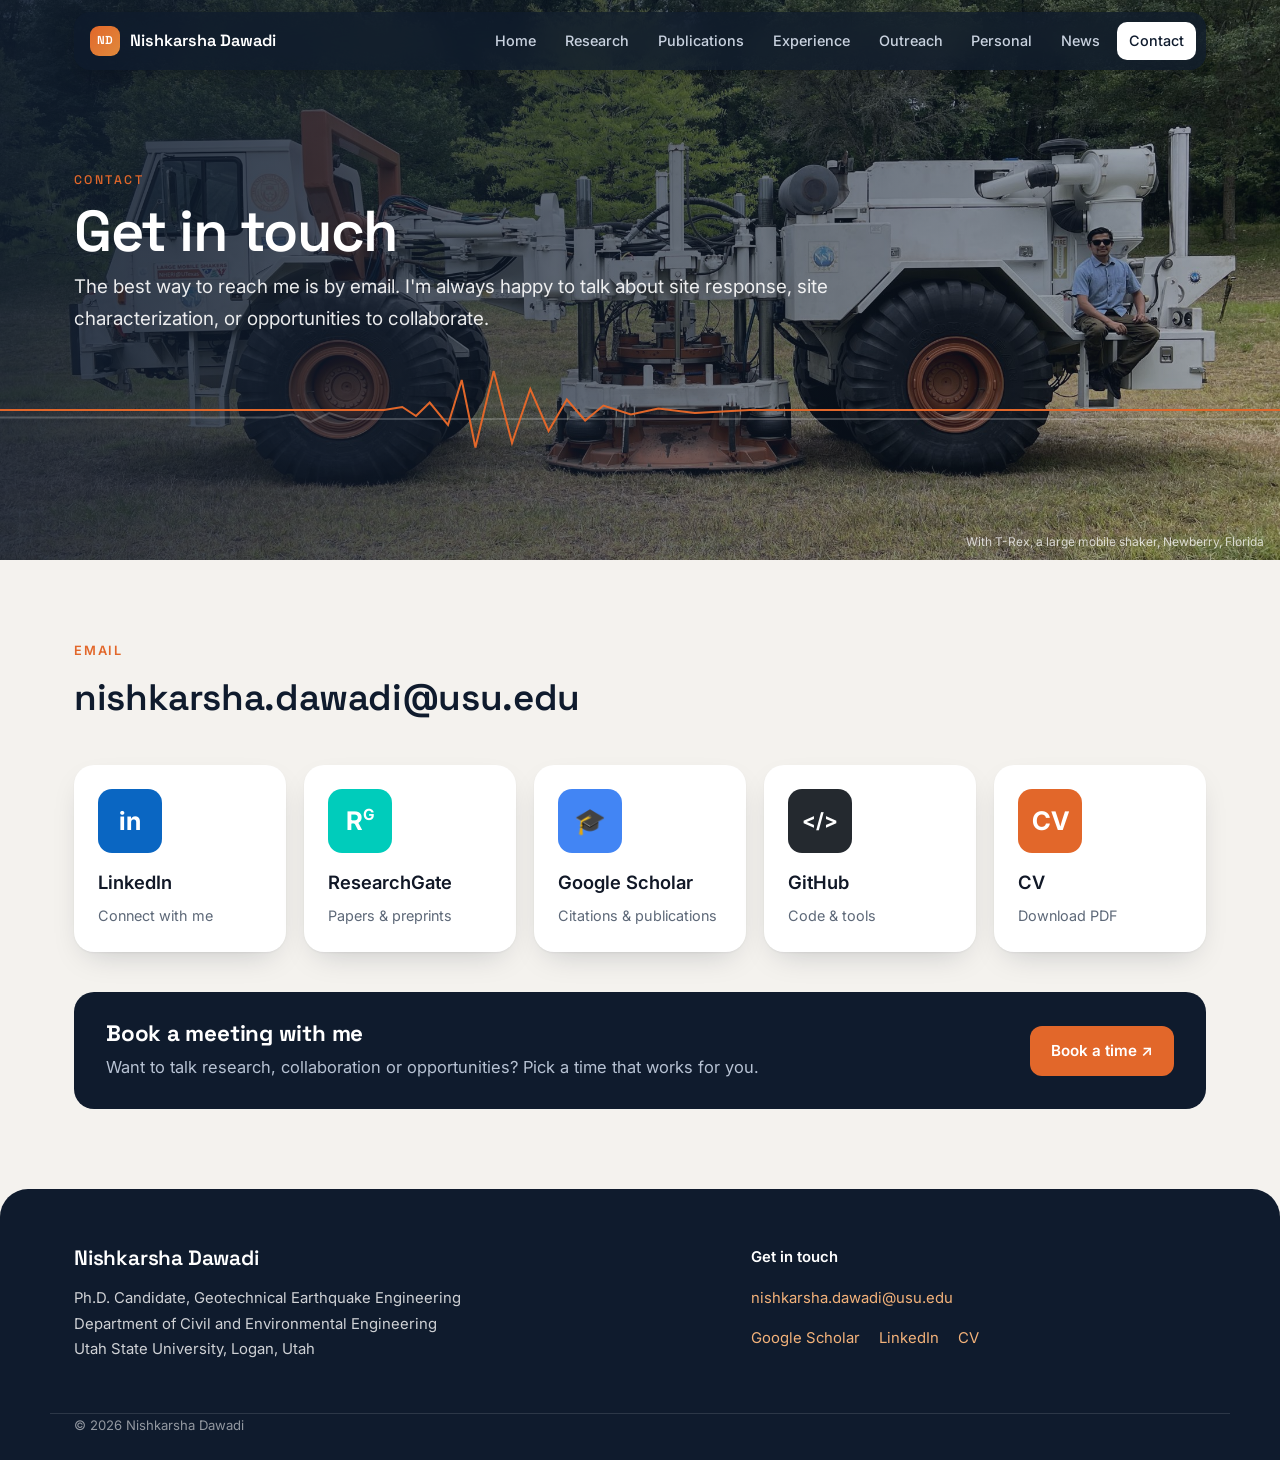
==== commit 1bcdead5: "Move News tab before Contact Co-Authored-By: Claude Opus 5.5 <noreply@anthropic.com> Claude-Session:" ====
--- a/contact.html
+++ b/contact.html
@@ -16,7 +16,7 @@
     <a class="brand" href="index.html"><span class="mark">ND</span>Nishkarsha Dawadi</a>
     <input type="checkbox" id="menu-toggle" aria-label="Menu">
     <label for="menu-toggle" class="menu-btn" aria-hidden="true"><span></span></label>
-    <nav><a href="index.html">Home</a><a href="news.html">News</a><a href="research.html">Research</a><a href="publications.html">Publications</a><a href="experience.html">Experience</a><a href="outreach.html">Outreach</a><a href="personal.html">Personal</a><a href="contact.html" class="active">Contact</a></nav>
+    <nav><a href="index.html">Home</a><a href="research.html">Research</a><a href="publications.html">Publications</a><a href="experience.html">Experience</a><a href="outreach.html">Outreach</a><a href="personal.html">Personal</a><a href="news.html">News</a><a href="contact.html" class="active">Contact</a></nav>
   </div>
 </header>
 
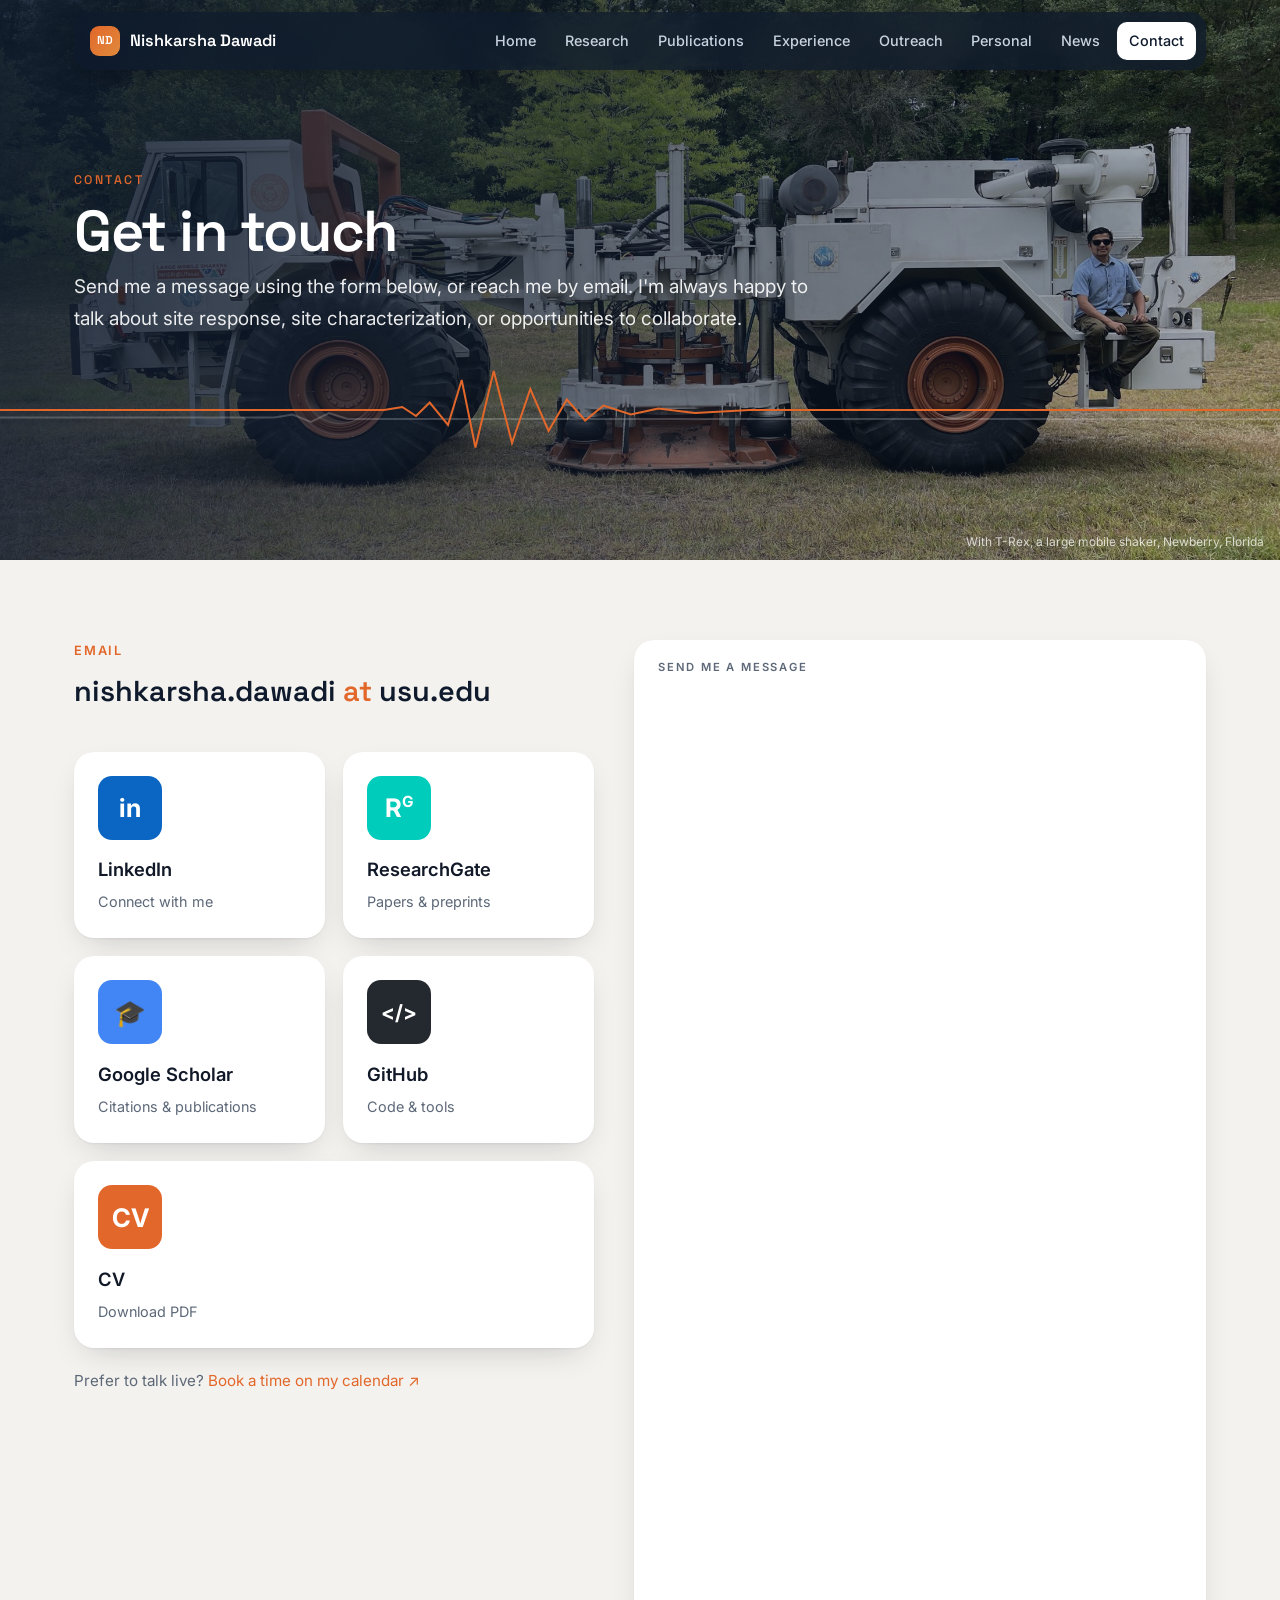
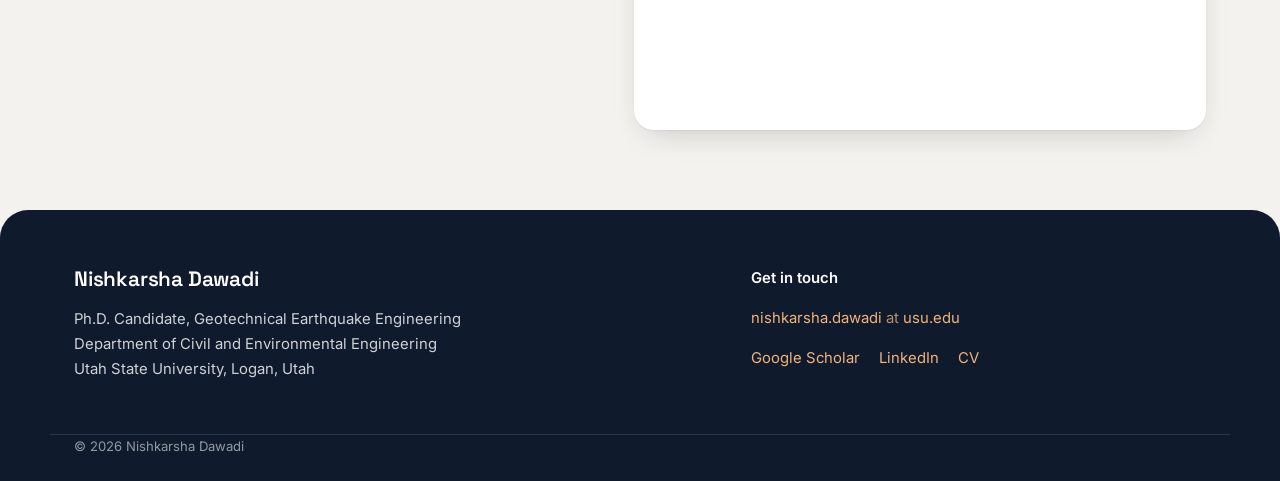
==== commit 1cda3087: "Contact form (Google Form), project link buttons, spam-safe email Co-Authored-By: Claude Opus 5.5 <n" ====
--- a/contact.html
+++ b/contact.html
@@ -22,17 +22,22 @@
 
 <section class="page-head photo tall" style="background-image:url('images/hero-trex.jpg');background-position:center 45%">
   <div class="wrap"><p class="eyebrow">Contact</p><h1>Get in touch</h1>
-  <p class="hero-sub dark">The best way to reach me is by email. I'm always happy to talk about site response, site characterization, or opportunities to collaborate.</p></div>
+  <p class="hero-sub dark">Send me a message using the form below, or reach me by email. I'm always happy to talk about site response, site characterization, or opportunities to collaborate.</p></div>
   <p class="photo-credit">With T-Rex, a large mobile shaker, Newberry, Florida</p>
   <svg class="quake" viewBox="0 0 1400 120" preserveAspectRatio="none" aria-hidden="true"><path class="q2" d="M0 70 L300 70 L320 66 L340 76 L360 64 L380 72 L1400 72"/><path class="q1" d="M0 60 L420 60 L440 56 L455 68 L470 50 L490 80 L505 20 L520 110 L540 8 L560 104 L580 32 L600 88 L620 46 L640 74 L660 54 L690 66 L720 58 L760 64 L820 60 L1400 60"/></svg>
 </section>
 <section class="section">
   <div class="wrap">
-    <a class="email-big" href="mailto:nishkarsha.dawadi@usu.edu"><span>Email</span>nishkarsha.dawadi@usu.edu</a>
-    <div class="ctiles"><a class="ctile" href="https://www.linkedin.com/in/ndawadi/"><span class="cbadge b-li" aria-hidden="true">in</span><span class="clabel">LinkedIn</span><span class="csub">Connect with me</span></a><a class="ctile" href="https://www.researchgate.net/profile/Nishkarsha-Dawadi"><span class="cbadge b-rg" aria-hidden="true"><span>R<sup>G</sup></span></span><span class="clabel">ResearchGate</span><span class="csub">Papers &amp; preprints</span></a><a class="ctile" href="https://scholar.google.com/citations?user=vI1wl_IAAAAJ&amp;hl=en"><span class="cbadge b-gs" aria-hidden="true">🎓</span><span class="clabel">Google Scholar</span><span class="csub">Citations &amp; publications</span></a><a class="ctile" href="https://github.com/dnishkarsha"><span class="cbadge b-gh" aria-hidden="true">&lt;/&gt;</span><span class="clabel">GitHub</span><span class="csub">Code &amp; tools</span></a><a class="ctile" href="Nishkarsha_Dawadi_CV.pdf"><span class="cbadge b-cv" aria-hidden="true">CV</span><span class="clabel">CV</span><span class="csub">Download PDF</span></a></div>
-    <div class="book">
-      <div><h2>Book a meeting with me</h2><p>Want to talk research, collaboration or opportunities? Pick a time that works for you.</p></div>
-      <a class="btn btn-primary" href="https://calendar.app.google/JYR8mPtgxVqR2pWV6" target="_blank" rel="noopener">Book a time ↗</a>
+    <div class="contact-grid">
+      <div>
+        <a class="mail-obf email-big" data-u="nishkarsha.dawadi" data-d="usu.edu" href="#" rel="nofollow"><span>Email</span><span class="m-text">nishkarsha.dawadi <i>at</i> usu.edu</span></a>
+        <div class="ctiles two"><a class="ctile" href="https://www.linkedin.com/in/ndawadi/"><span class="cbadge b-li" aria-hidden="true">in</span><span class="clabel">LinkedIn</span><span class="csub">Connect with me</span></a><a class="ctile" href="https://www.researchgate.net/profile/Nishkarsha-Dawadi"><span class="cbadge b-rg" aria-hidden="true"><span>R<sup>G</sup></span></span><span class="clabel">ResearchGate</span><span class="csub">Papers &amp; preprints</span></a><a class="ctile" href="https://scholar.google.com/citations?user=vI1wl_IAAAAJ&amp;hl=en"><span class="cbadge b-gs" aria-hidden="true">🎓</span><span class="clabel">Google Scholar</span><span class="csub">Citations &amp; publications</span></a><a class="ctile" href="https://github.com/dnishkarsha"><span class="cbadge b-gh" aria-hidden="true">&lt;/&gt;</span><span class="clabel">GitHub</span><span class="csub">Code &amp; tools</span></a><a class="ctile" href="Nishkarsha_Dawadi_CV.pdf"><span class="cbadge b-cv" aria-hidden="true">CV</span><span class="clabel">CV</span><span class="csub">Download PDF</span></a></div>
+        <p class="book-small">Prefer to talk live? <a href="https://calendar.app.google/JYR8mPtgxVqR2pWV6" target="_blank" rel="noopener">Book a time on my calendar ↗</a></p>
+      </div>
+      <div class="form-card" id="message">
+        <p class="lbl">Send me a message</p>
+        <iframe src="https://docs.google.com/forms/d/e/1FAIpQLSfbuZjVbyTIBUGwFZwCr8_PHtPP-DwN_wQNBNAHSLqfX0QaVA/viewform?embedded=true" title="Contact form" loading="lazy">Loading…</iframe>
+      </div>
     </div>
   </div>
 </section>
@@ -45,11 +50,12 @@
     </div>
     <div>
       <p class="footer-head">Get in touch</p>
-      <p><a href="mailto:nishkarsha.dawadi@usu.edu">nishkarsha.dawadi@usu.edu</a></p>
+      <p><a class="mail-obf " data-u="nishkarsha.dawadi" data-d="usu.edu" href="#" rel="nofollow"><span class="m-text">nishkarsha.dawadi <i>at</i> usu.edu</span></a></p>
       <p class="footer-links"><a href="https://scholar.google.com/citations?user=vI1wl_IAAAAJ&amp;hl=en">Google Scholar</a><a href="https://www.linkedin.com/in/ndawadi/">LinkedIn</a><a href="Nishkarsha_Dawadi_CV.pdf">CV</a></p>
     </div>
   </div>
   <div class="wrap copyright">© 2026 Nishkarsha Dawadi</div>
 </footer>
+<script src="slides.js" defer></script>
 </body>
 </html>
--- a/style.css
+++ b/style.css
@@ -408,3 +408,49 @@
 .n-card h3{font-size:1.15rem;margin:.2rem 0 .3rem}.n-card p{margin:0 0 .4rem;font-size:.94rem;color:#3a4350}
 .n-link{margin-top:.5rem!important}
 @media (max-width:600px){.ntl::before{left:6px}.ntl li{grid-template-columns:1fr;gap:6px;padding-left:26px}.ntl li::before{left:1px;top:6px}.n-date{text-align:left;padding:0}}
+/* Hero video */
+.hero-split{display:grid;grid-template-columns:1fr 1.05fr;gap:48px;align-items:center}
+.hero-split .hero h1,.hero-split h1{font-size:clamp(2.4rem,5.2vw,4.4rem)}
+.hero-video{margin:0;border-radius:22px;overflow:hidden;background:#000;box-shadow:0 30px 60px -25px rgba(0,0,0,.7),0 0 0 1px rgba(255,255,255,.08)}
+.hero-video video{display:block;width:100%;aspect-ratio:16/9;object-fit:contain;background:#fff}
+.hero-video figcaption{background:rgba(255,255,255,.06);color:#b7c2d3;font-size:.85rem;padding:10px 14px}
+.hero-video figcaption a{color:#f3b27a}
+@media (max-width:900px){.hero-split{grid-template-columns:1fr;gap:28px}}
+/* Slideshow */
+.anim-block{margin:0 0 20px}
+.anim-head h2{font-size:clamp(1.5rem,2.6vw,2rem);margin:.1rem 0 .4rem}
+.slideshow{position:relative;margin-top:18px;background:#fff;border-radius:var(--radius);box-shadow:var(--shadow);overflow:hidden}
+.slides{position:relative;aspect-ratio:16/9}
+.slide{position:absolute;inset:0;margin:0;opacity:0;transform:translateX(30px);transition:opacity .6s ease,transform .6s ease;display:flex;flex-direction:column;pointer-events:none}
+.slide.on{opacity:1;transform:none;pointer-events:auto}
+.slide video,.slide img{flex:1;min-height:0;width:100%;object-fit:contain;background:#fff}
+.slide figcaption{padding:12px 64px 44px;font-size:.92rem;color:var(--muted);text-align:center}
+.nav-arrow{position:absolute;top:44%;transform:translateY(-50%);width:44px;height:44px;border-radius:50%;border:0;background:rgba(15,27,45,.72);color:#fff;font-size:1.6rem;line-height:1;cursor:pointer;display:grid;place-items:center;transition:background .2s}
+.nav-arrow:hover{background:var(--accent)}.nav-arrow.prev{left:12px}.nav-arrow.next{right:12px}
+.dots{position:absolute;left:0;right:0;bottom:14px;display:flex;justify-content:center;gap:8px}
+.dot{width:10px;height:10px;border-radius:99px;border:0;background:#cfd5de;cursor:pointer;padding:0;transition:all .25s}
+.dot.on{width:28px;background:var(--accent)}
+@media (max-width:600px){.slides{aspect-ratio:4/3.4}.slide figcaption{padding:8px 14px 36px;font-size:.82rem}.nav-arrow{width:36px;height:36px;font-size:1.3rem;top:40%}}
+/* Project link buttons */
+.plinks{display:flex;flex-wrap:wrap;gap:10px;margin:6px 0 4px}
+.plink{display:flex;flex-direction:column;gap:2px;min-width:170px;padding:10px 14px;border-radius:12px;background:#fff;box-shadow:var(--shadow);border-left:4px solid var(--accent);color:var(--ink);font-size:.88rem;line-height:1.3;transition:transform .2s,box-shadow .2s}
+a.plink:hover{transform:translateY(-2px);text-decoration:none;color:var(--ink);box-shadow:0 2px 4px rgba(15,27,45,.08),0 16px 30px -14px rgba(15,27,45,.35)}
+.plink .pk{font:600 .7rem Inter,sans-serif;letter-spacing:.12em;text-transform:uppercase;color:var(--accent)}
+.plink .pl{font-weight:500}
+.pl-journal{border-left-color:var(--navy)}.pl-journal .pk{color:var(--navy)}
+.pl-conference{border-left-color:#1f6f78}.pl-conference .pk{color:#1f6f78}
+.pl-dataset{border-left-color:#7a5bb5}.pl-dataset .pk{color:#7a5bb5}
+.pl-in{border-left-color:#9aa3af}.pl-in .pk{color:#6b7280}
+.mail-obf i{font-style:normal;opacity:.75}
+.email-big .m-text{display:block;font-family:var(--display);font-size:inherit;font-weight:600;letter-spacing:0;text-transform:none;color:var(--navy);margin:0}.email-big .m-text i{color:var(--accent);opacity:1}
+/* Contact form */
+.contact-grid{display:grid;grid-template-columns:1fr 1.1fr;gap:40px;align-items:start}
+.ctiles.two{grid-template-columns:1fr 1fr}
+.ctiles.two .ctile:last-child:nth-child(odd){grid-column:span 2}
+.book-small{margin-top:20px;color:var(--muted);font-size:.95rem}
+.form-card{background:#fff;border-radius:var(--radius);box-shadow:var(--shadow);padding:20px 20px 0;scroll-margin-top:90px}
+.form-card .lbl{margin:0 4px 6px}
+.form-card iframe{display:block;width:100%;height:1050px;border:0}
+@media (max-width:900px){.contact-grid{grid-template-columns:1fr}.form-card iframe{height:1150px}}
+@media (max-width:520px){.ctiles.two{grid-template-columns:1fr}.ctiles.two .ctile:last-child:nth-child(odd){grid-column:auto}}
+.contact-grid .email-big{font-size:clamp(1.25rem,2.3vw,1.8rem);white-space:nowrap}@media (max-width:520px){.contact-grid .email-big{white-space:normal}}
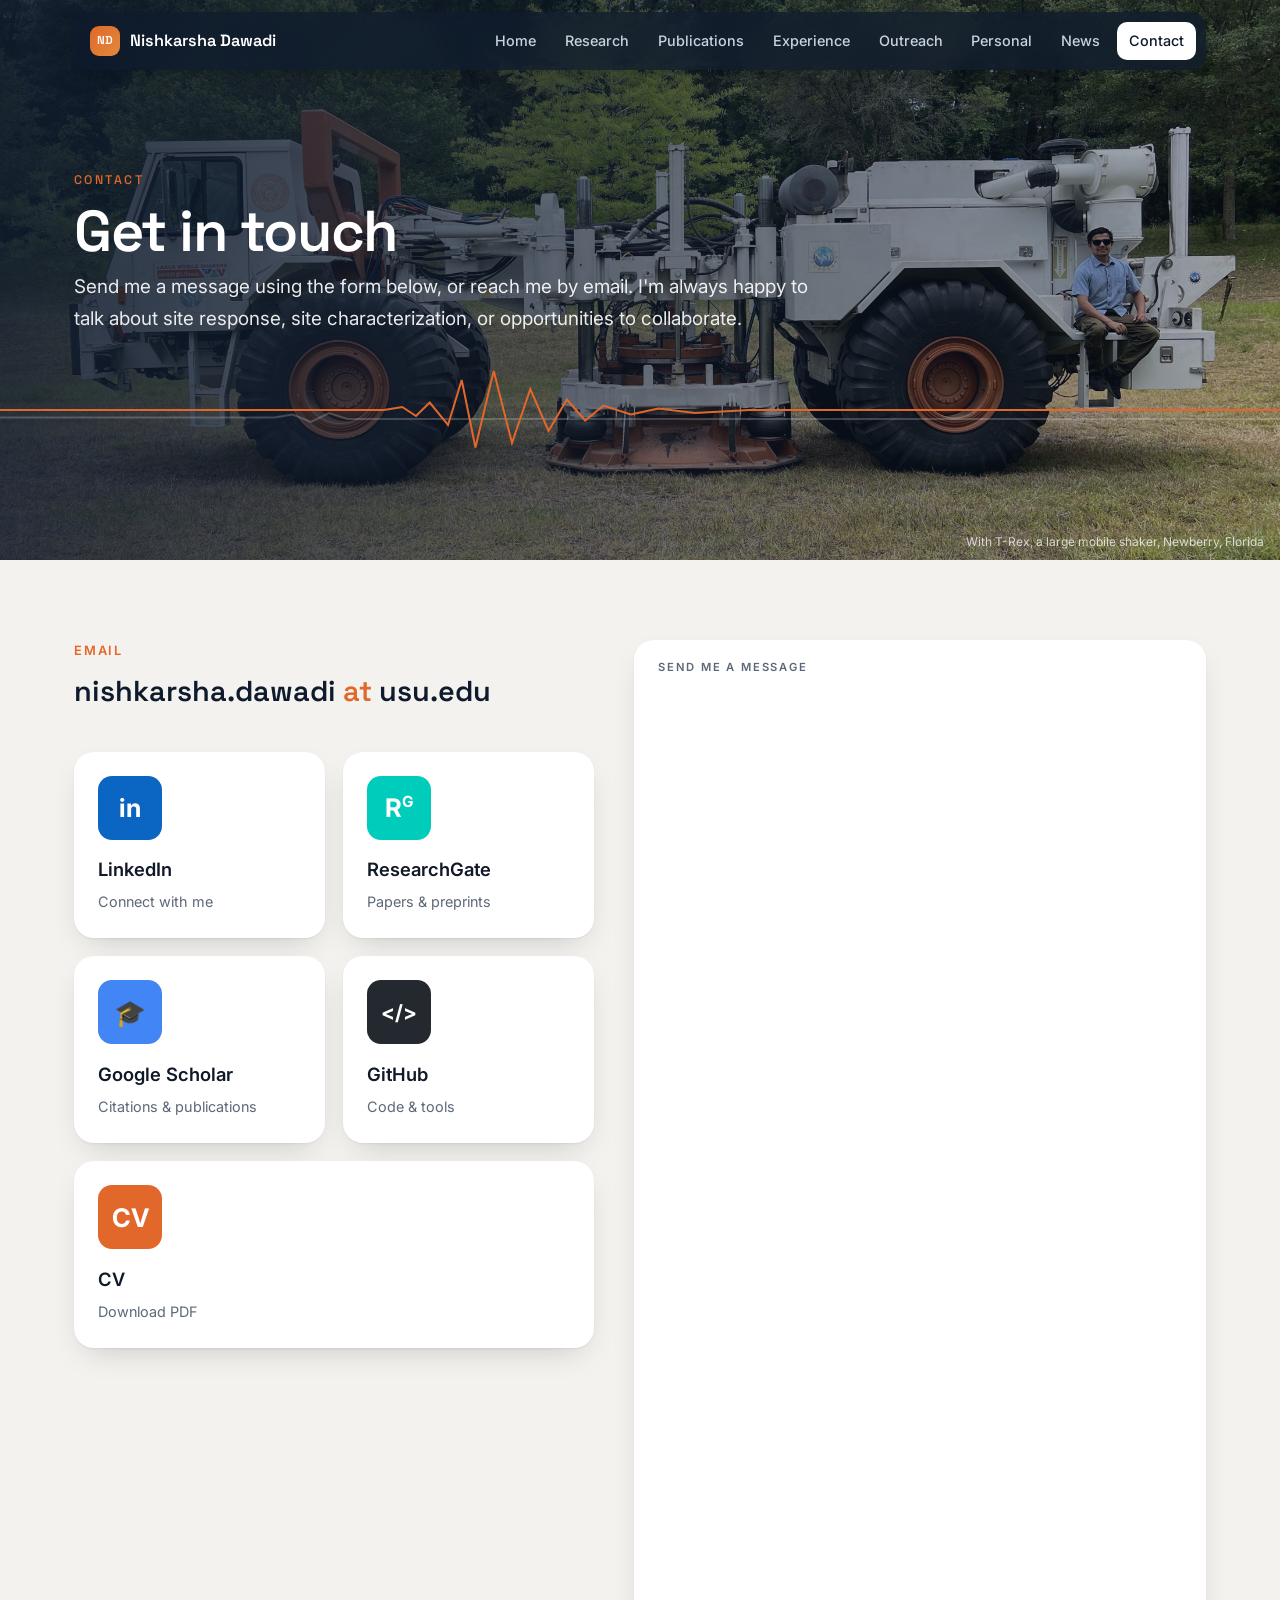
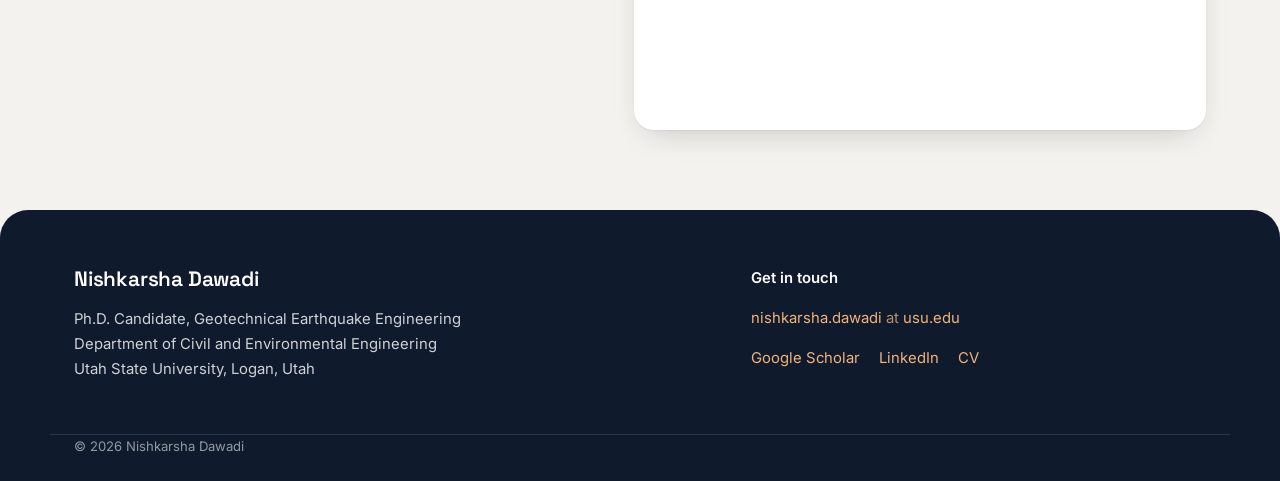
==== commit 5af9eb14: "Remove booking link Co-Authored-By: Claude Opus 5.5 <noreply@anthropic.com> Claude-Session: https://" ====
--- a/contact.html
+++ b/contact.html
@@ -32,7 +32,6 @@
       <div>
         <a class="mail-obf email-big" data-u="nishkarsha.dawadi" data-d="usu.edu" href="#" rel="nofollow"><span>Email</span><span class="m-text">nishkarsha.dawadi <i>at</i> usu.edu</span></a>
         <div class="ctiles two"><a class="ctile" href="https://www.linkedin.com/in/ndawadi/"><span class="cbadge b-li" aria-hidden="true">in</span><span class="clabel">LinkedIn</span><span class="csub">Connect with me</span></a><a class="ctile" href="https://www.researchgate.net/profile/Nishkarsha-Dawadi"><span class="cbadge b-rg" aria-hidden="true"><span>R<sup>G</sup></span></span><span class="clabel">ResearchGate</span><span class="csub">Papers &amp; preprints</span></a><a class="ctile" href="https://scholar.google.com/citations?user=vI1wl_IAAAAJ&amp;hl=en"><span class="cbadge b-gs" aria-hidden="true">🎓</span><span class="clabel">Google Scholar</span><span class="csub">Citations &amp; publications</span></a><a class="ctile" href="https://github.com/dnishkarsha"><span class="cbadge b-gh" aria-hidden="true">&lt;/&gt;</span><span class="clabel">GitHub</span><span class="csub">Code &amp; tools</span></a><a class="ctile" href="Nishkarsha_Dawadi_CV.pdf"><span class="cbadge b-cv" aria-hidden="true">CV</span><span class="clabel">CV</span><span class="csub">Download PDF</span></a></div>
-        <p class="book-small">Prefer to talk live? <a href="https://calendar.app.google/JYR8mPtgxVqR2pWV6" target="_blank" rel="noopener">Book a time on my calendar ↗</a></p>
       </div>
       <div class="form-card" id="message">
         <p class="lbl">Send me a message</p>
